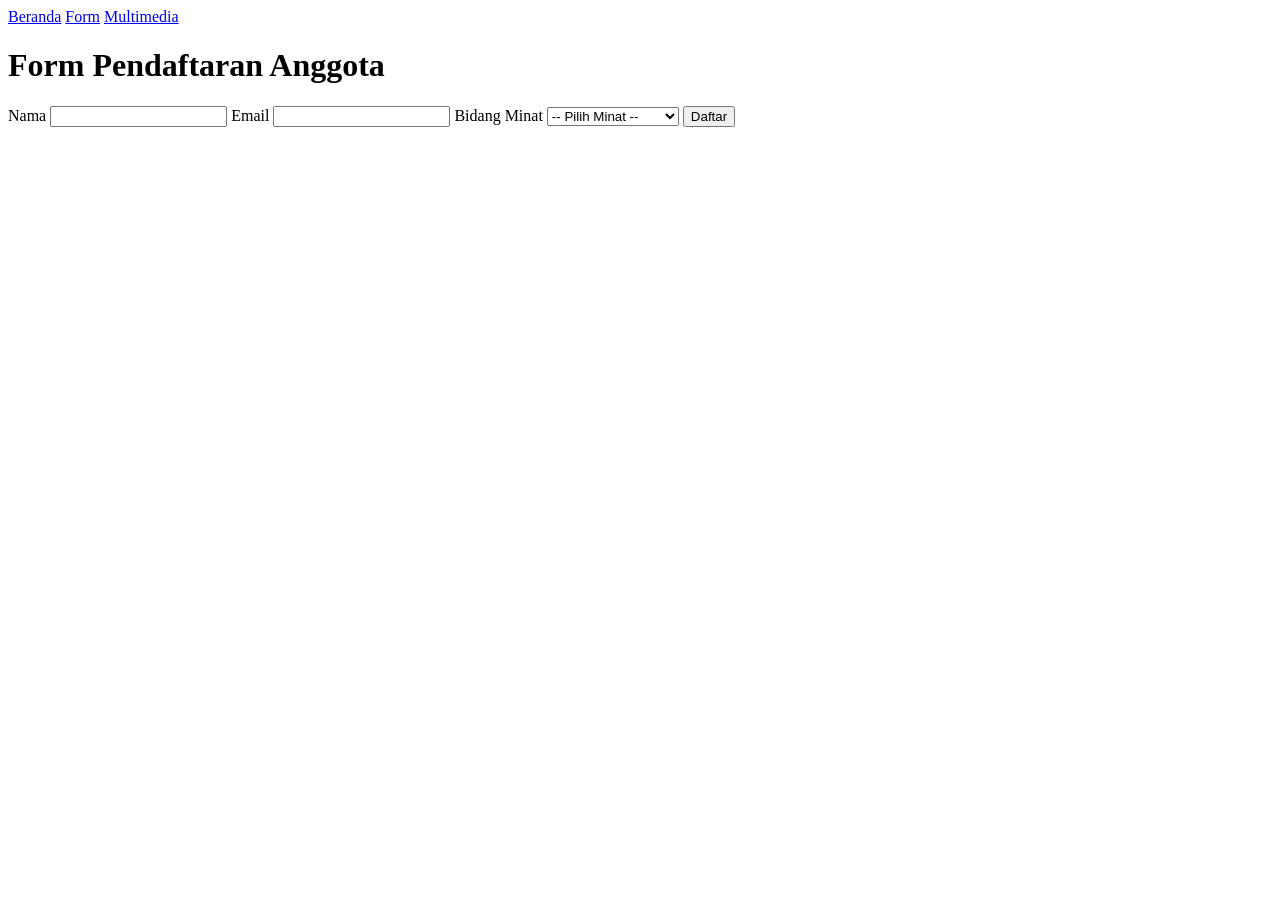
==== from.html @ a0c03c41 "memasukan from html unruk mengisi data data yang ingin di input" ====
<!DOCTYPE html>
<html lang="id">
<head>
    <meta charset="UTF-8">
    <meta name="viewport" content="width=device-width, initial-scale=1.0">
    <title>Form Anggota</title>
    <link rel="stylesheet" href="./css/style.css">
</head>
<body>

<nav>
    <a href="./index.html">Beranda</a>
    <a href="./form.html">Form</a>
    <a href="./gallery.html">Multimedia</a>
</nav>

<div class="container">
    <h1>Form Pendaftaran Anggota</h1>

    <form id="memberForm">
        <label>Nama</label>
        <input type="text" id="nama" required>

        <label>Email</label>
        <input type="email" id="email" required>

        <label>Bidang Minat</label>
        <select id="minat" required>
            <option value="">-- Pilih Minat --</option>
            <option value="Web Development">Web Development</option>
            <option value="UI/UX Design">UI/UX Design</option>
            <option value="Cyber Security">Cyber Security</option>
            <option value="Data Science">Data Science</option>
        </select>

        <button type="submit">Daftar</button>
    </form>

    <div id="hasilInput"></div>
</div>

<script src="./js/app.js"></script>
</body>
</html>
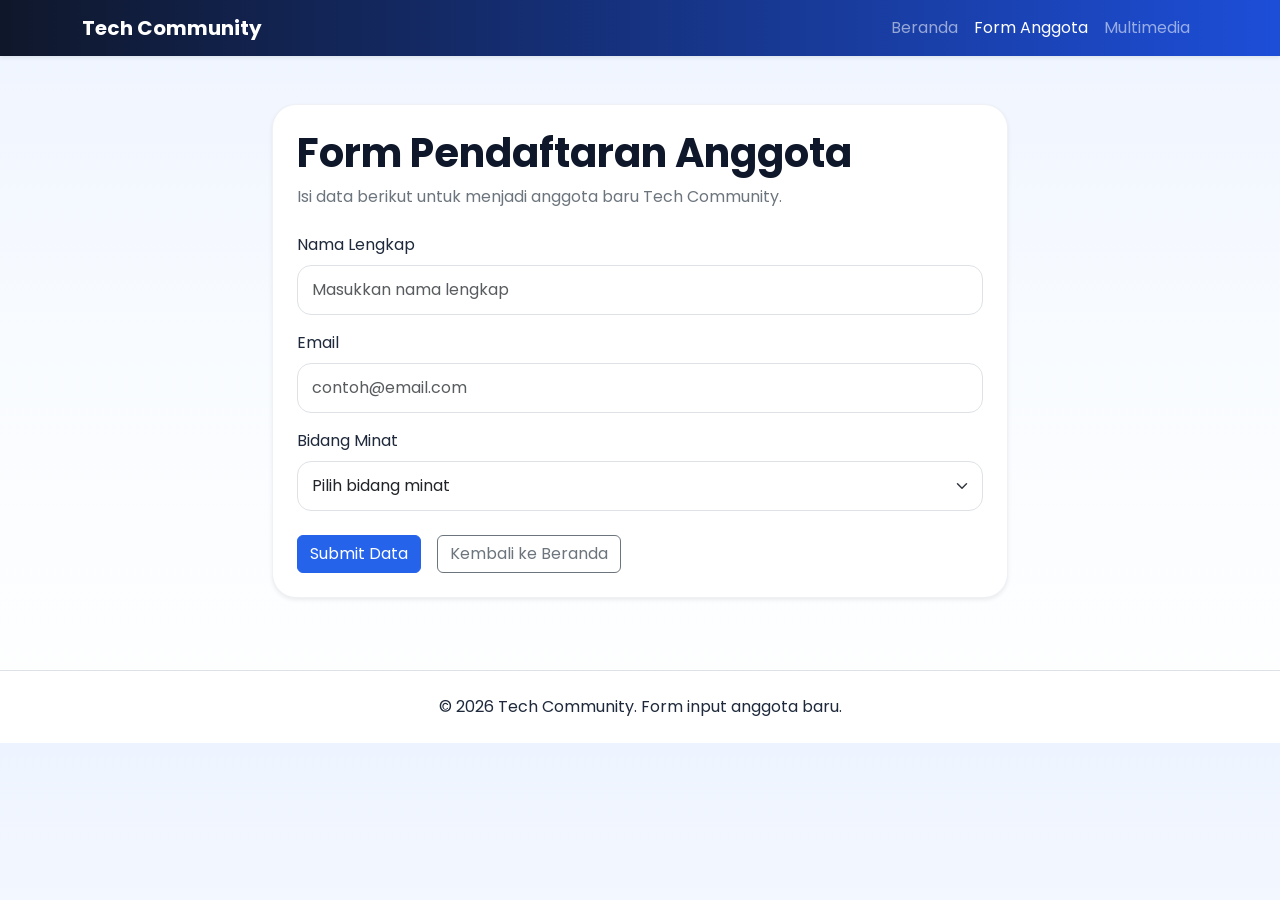
==== commit cd2e1b3f: "memasukan index yang baru" ====
--- a/from.html
+++ b/from.html
@@ -1,44 +1,81 @@
 <!DOCTYPE html>
 <html lang="id">
 <head>
-    <meta charset="UTF-8">
-    <meta name="viewport" content="width=device-width, initial-scale=1.0">
-    <title>Form Anggota</title>
-    <link rel="stylesheet" href="./css/style.css">
+  <meta charset="UTF-8">
+  <meta name="viewport" content="width=device-width, initial-scale=1.0">
+  <title>Tech Community - Form Anggota</title>
+  <link rel="preconnect" href="https://fonts.googleapis.com">
+  <link rel="preconnect" href="https://fonts.gstatic.com" crossorigin>
+  <link href="https://fonts.googleapis.com/css2?family=Poppins:wght@300;400;500;600;700&display=swap" rel="stylesheet">
+  <link href="https://cdn.jsdelivr.net/npm/bootstrap@5.3.3/dist/css/bootstrap.min.css" rel="stylesheet">
+  <link rel="stylesheet" href="./style.css">
 </head>
 <body>
+  <nav class="navbar navbar-expand-lg navbar-dark custom-navbar shadow-sm sticky-top">
+    <div class="container">
+      <a class="navbar-brand fw-bold" href="./index.html">Tech Community</a>
+      <button class="navbar-toggler" type="button" data-bs-toggle="collapse" data-bs-target="#mainNav">
+        <span class="navbar-toggler-icon"></span>
+      </button>
+      <div class="collapse navbar-collapse" id="mainNav">
+        <ul class="navbar-nav ms-auto">
+          <li class="nav-item"><a class="nav-link" href="./index.html">Beranda</a></li>
+          <li class="nav-item"><a class="nav-link active" href="./form.html">Form Anggota</a></li>
+          <li class="nav-item"><a class="nav-link" href="./gallery.html">Multimedia</a></li>
+        </ul>
+      </div>
+    </div>
+  </nav>
 
-<nav>
-    <a href="./index.html">Beranda</a>
-    <a href="./form.html">Form</a>
-    <a href="./gallery.html">Multimedia</a>
-</nav>
+  <main class="container py-5">
+    <div class="row justify-content-center">
+      <div class="col-lg-8">
+        <div class="form-card shadow-sm">
+          <div class="mb-4">
+            <h1 class="fw-bold">Form Pendaftaran Anggota</h1>
+            <p class="text-secondary mb-0">Isi data berikut untuk menjadi anggota baru Tech Community.</p>
+          </div>
 
-<div class="container">
-    <h1>Form Pendaftaran Anggota</h1>
+          <form id="memberForm">
+            <div class="mb-3">
+              <label for="nama" class="form-label">Nama Lengkap</label>
+              <input type="text" class="form-control" id="nama" placeholder="Masukkan nama lengkap" required>
+            </div>
 
-    <form id="memberForm">
-        <label>Nama</label>
-        <input type="text" id="nama" required>
+            <div class="mb-3">
+              <label for="email" class="form-label">Email</label>
+              <input type="email" class="form-control" id="email" placeholder="contoh@email.com" required>
+            </div>
 
-        <label>Email</label>
-        <input type="email" id="email" required>
+            <div class="mb-4">
+              <label for="minat" class="form-label">Bidang Minat</label>
+              <select class="form-select" id="minat" required>
+                <option value="" selected disabled>Pilih bidang minat</option>
+                <option value="Web Development">Web Development</option>
+                <option value="UI/UX Design">UI/UX Design</option>
+                <option value="Data Science">Data Science</option>
+                <option value="Cyber Security">Cyber Security</option>
+                <option value="Mobile Development">Mobile Development</option>
+              </select>
+            </div>
 
-        <label>Bidang Minat</label>
-        <select id="minat" required>
-            <option value="">-- Pilih Minat --</option>
-            <option value="Web Development">Web Development</option>
-            <option value="UI/UX Design">UI/UX Design</option>
-            <option value="Cyber Security">Cyber Security</option>
-            <option value="Data Science">Data Science</option>
-        </select>
+            <div class="d-flex flex-wrap gap-3">
+              <button type="submit" class="btn btn-primary">Submit Data</button>
+              <a href="./index.html" class="btn btn-outline-secondary">Kembali ke Beranda</a>
+            </div>
+          </form>
 
-        <button type="submit">Daftar</button>
-    </form>
+          <div id="resultBox" class="result-box mt-4 d-none"></div>
+        </div>
+      </div>
+    </div>
+  </main>
 
-    <div id="hasilInput"></div>
-</div>
+  <footer class="text-center py-4 border-top bg-white">
+    <p class="mb-0">&copy; 2026 Tech Community. Form input anggota baru.</p>
+  </footer>
 
-<script src="./js/app.js"></script>
+  <script src="https://cdn.jsdelivr.net/npm/bootstrap@5.3.3/dist/js/bootstrap.bundle.min.js"></script>
+  <script src="./script.js"></script>
 </body>
 </html>
--- a/style.css
+++ b/style.css
@@ -0,0 +1,99 @@
+:root {
+  --primary-color: #0f172a;
+  --secondary-color: #2563eb;
+  --accent-color: #38bdf8;
+  --light-bg: #f8fafc;
+  --text-color: #1e293b;
+}
+
+body {
+  font-family: 'Poppins', sans-serif;
+  background: linear-gradient(180deg, #eef4ff 0%, #f8fbff 45%, #ffffff 100%);
+  color: var(--text-color);
+}
+
+.custom-navbar {
+  background: linear-gradient(90deg, #0f172a, #1d4ed8);
+}
+
+.hero-section {
+  padding: 40px 0 20px;
+}
+
+.info-card,
+.feature-card,
+.form-card,
+.media-card,
+.custom-table-wrapper {
+  background: #ffffff;
+  border-radius: 24px;
+  padding: 24px;
+  border: 1px solid rgba(148, 163, 184, 0.15);
+}
+
+.feature-card {
+  transition: 0.3s ease;
+}
+
+.feature-card:hover,
+.media-card:hover,
+.info-card:hover {
+  transform: translateY(-4px);
+  box-shadow: 0 12px 30px rgba(37, 99, 235, 0.12);
+}
+
+.section-title h2,
+h1,
+h2,
+h4,
+h5 {
+  color: var(--primary-color);
+}
+
+.btn-primary {
+  background-color: var(--secondary-color);
+  border-color: var(--secondary-color);
+}
+
+.btn-primary:hover {
+  background-color: #1d4ed8;
+  border-color: #1d4ed8;
+}
+
+.form-control,
+.form-select {
+  border-radius: 14px;
+  padding: 12px 14px;
+}
+
+.result-box {
+  background: #eff6ff;
+  border: 1px solid #bfdbfe;
+  border-radius: 18px;
+  padding: 18px;
+}
+
+footer {
+  margin-top: 24px;
+}
+
+@media (max-width: 768px) {
+  .hero-section {
+    padding-top: 24px;
+  }
+
+  .info-card,
+  .feature-card,
+  .form-card,
+  .media-card,
+  .custom-table-wrapper {
+    padding: 18px;
+  }
+}
+
+.media-card {
+  background: #ffffff;
+  border-radius: 24px;
+  padding: 24px;
+  border: 1px solid rgba(148, 163, 184, 0.15);
+}
